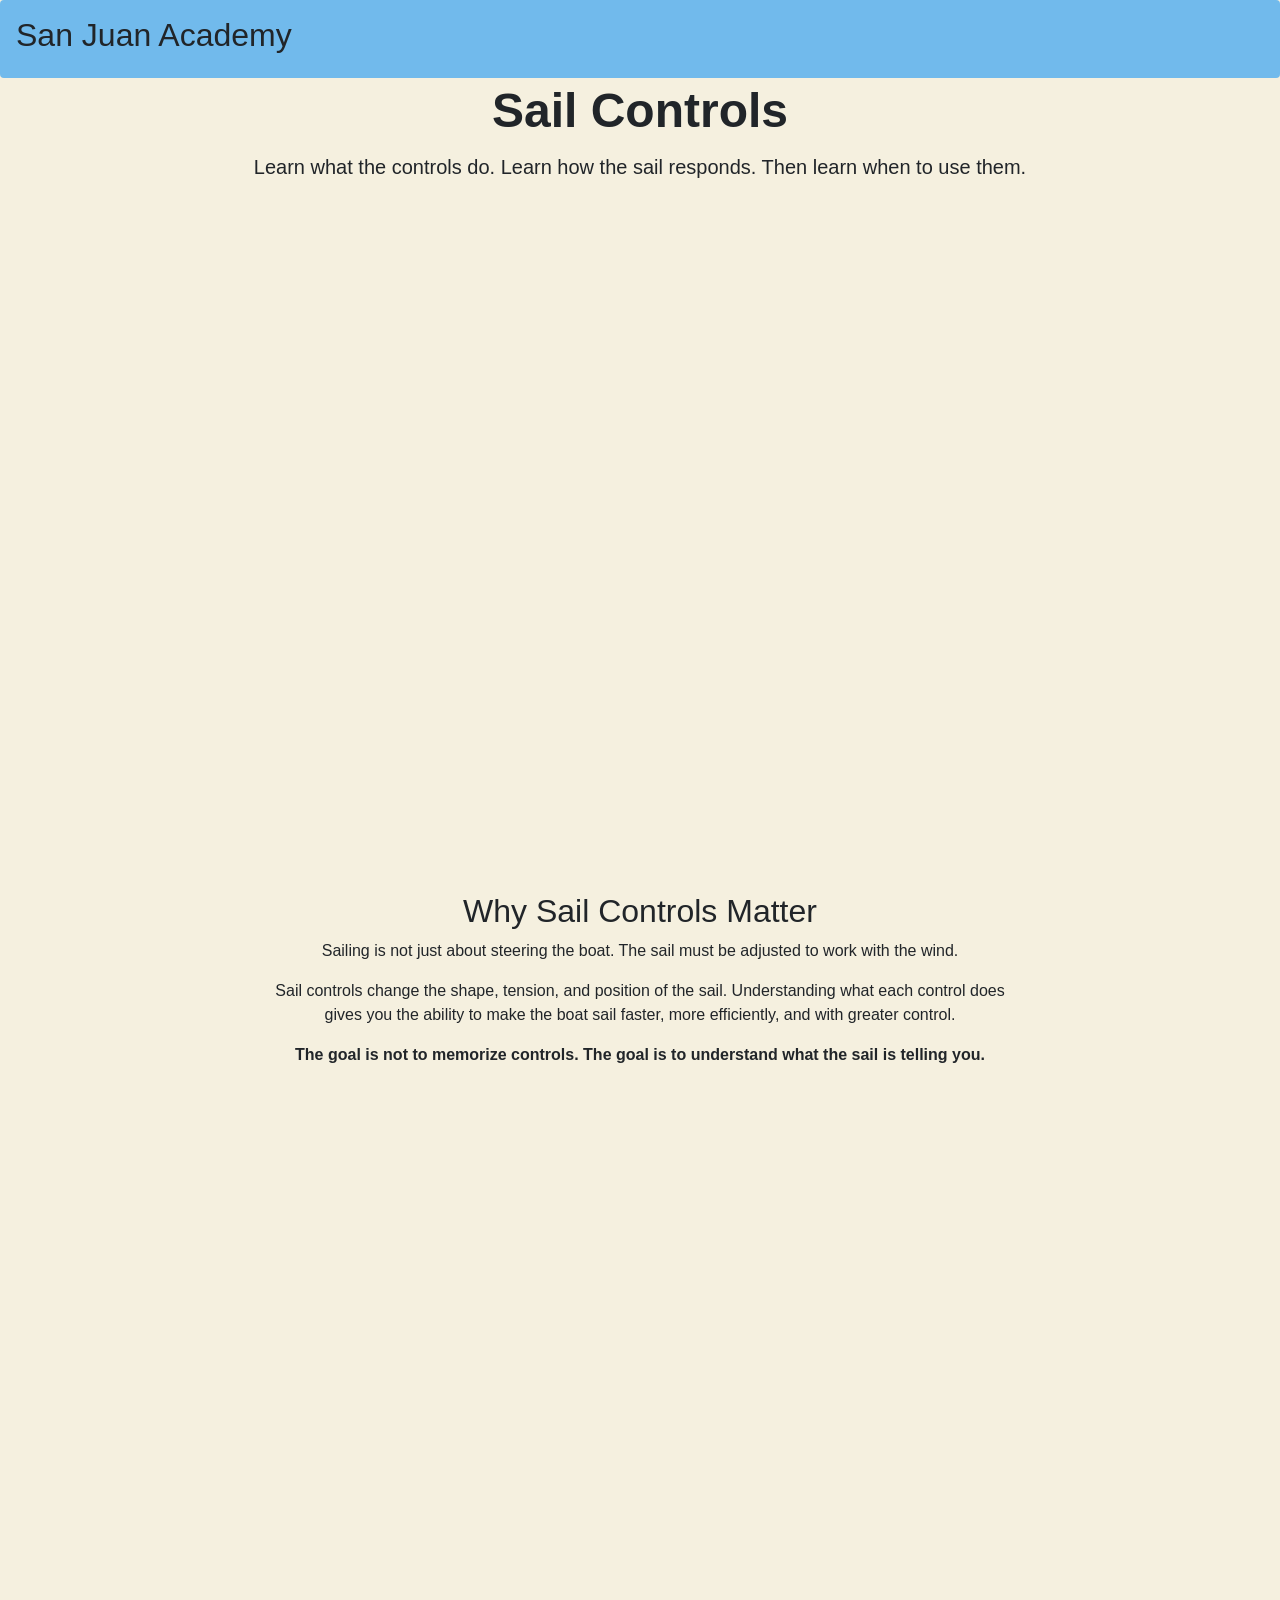
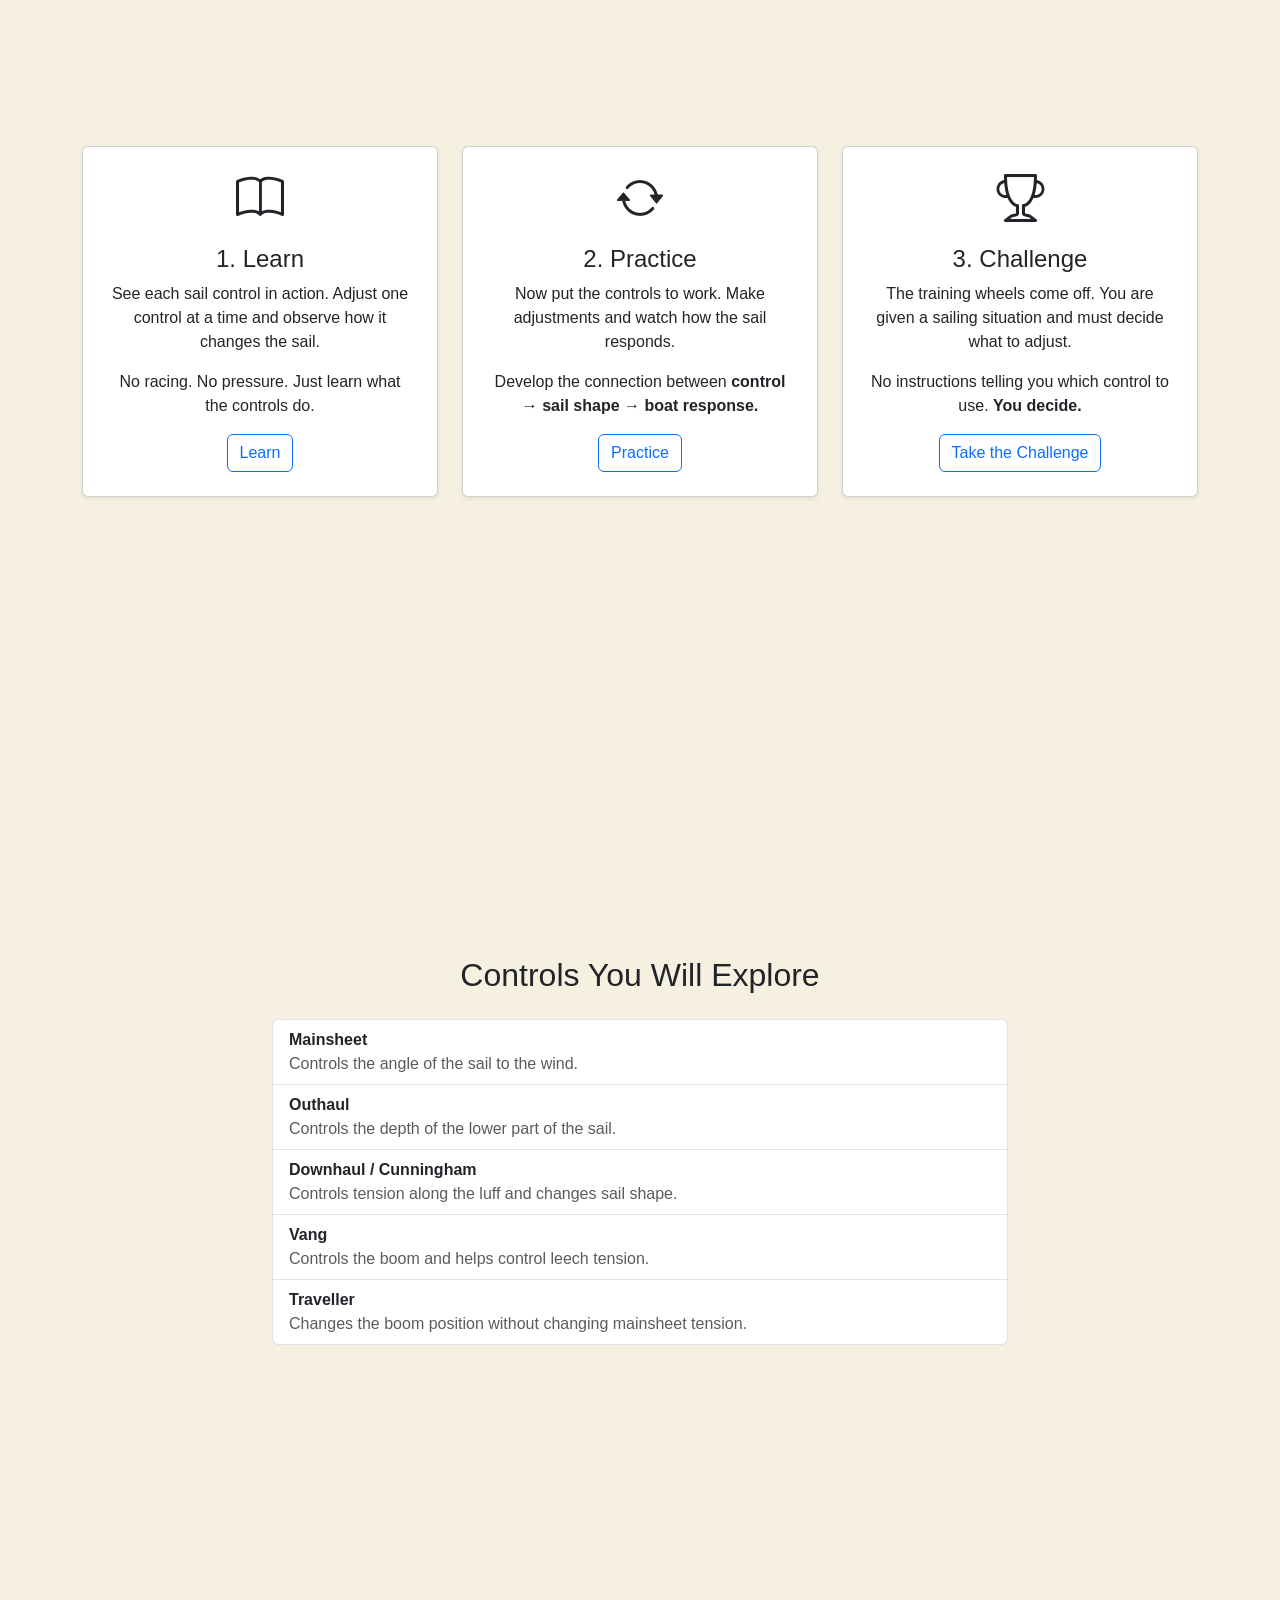
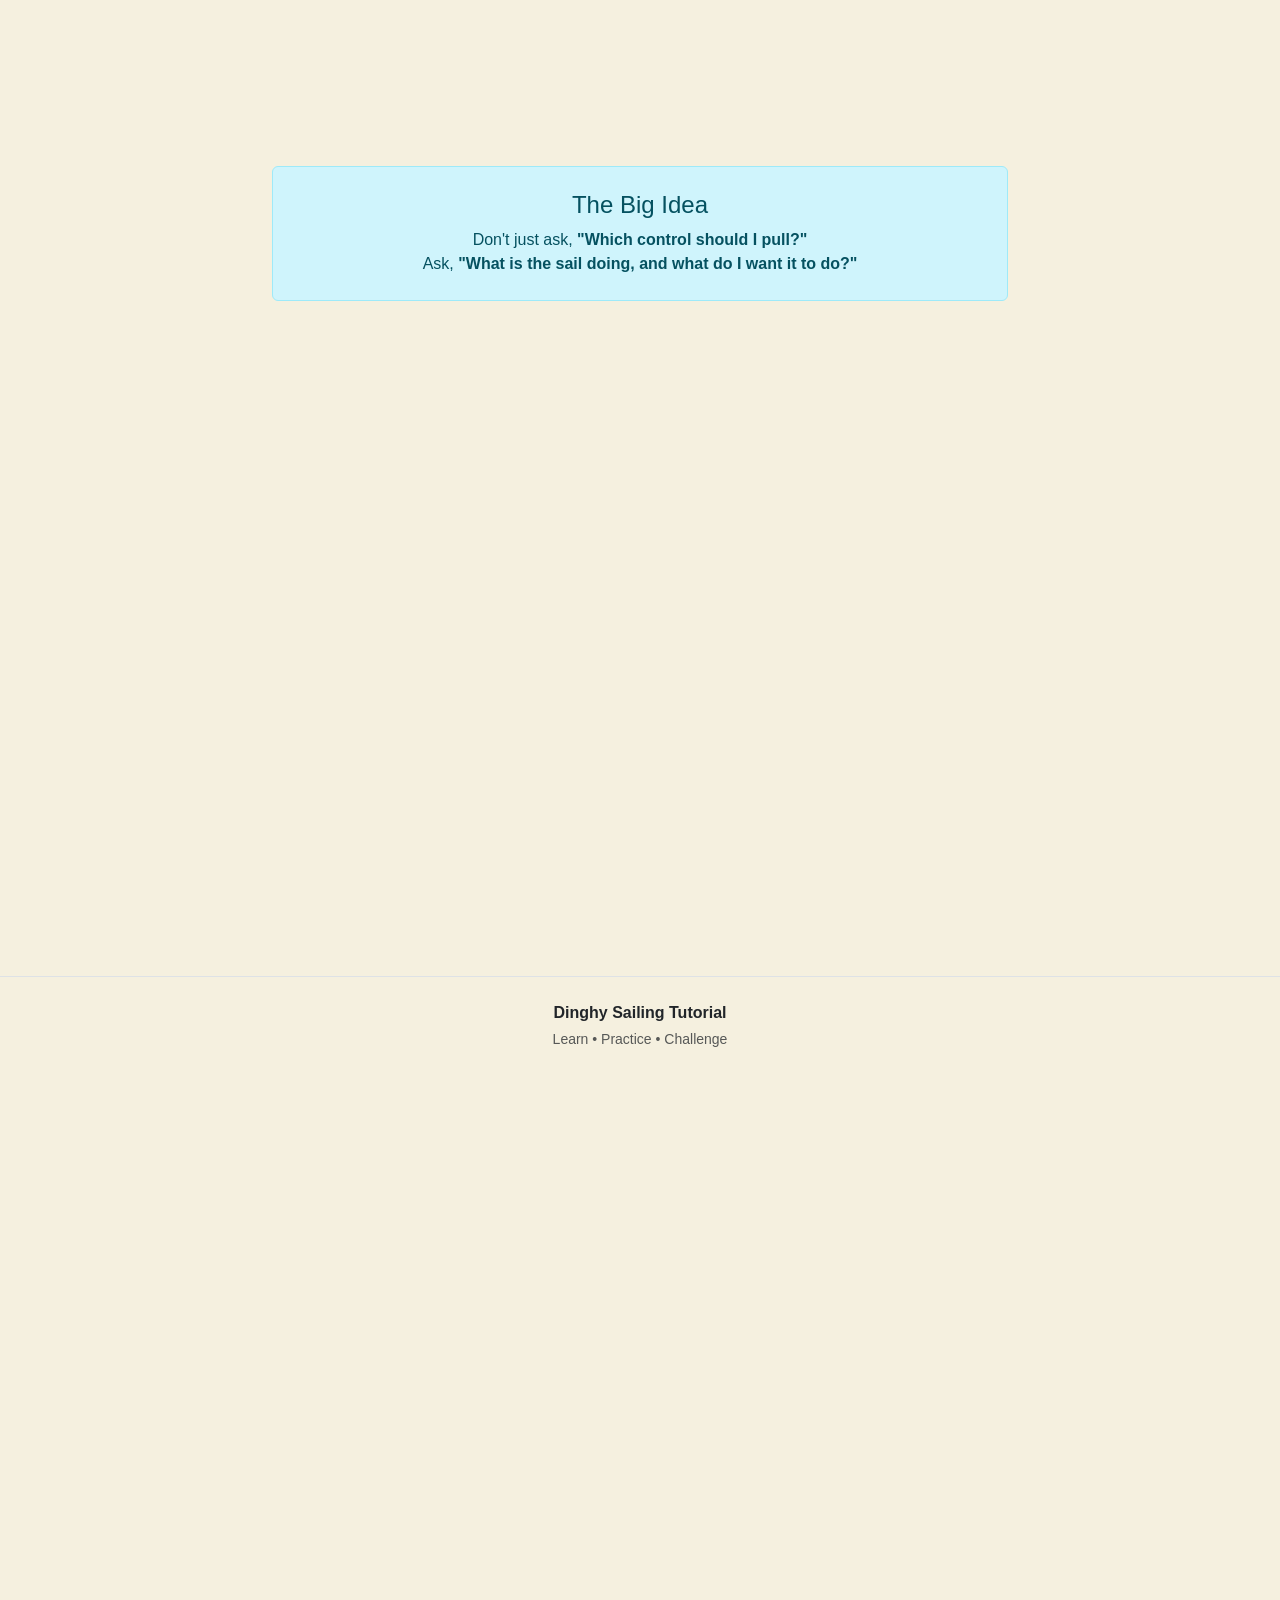
==== index.html @ 429a9101 "initial check-in" ====
<!DOCTYPE html>

<html lang="en">
<head>
  <meta charset="UTF-8">
  <meta name="viewport" content="width=device-width, initial-scale=1.0">

  <title>Sail Controls • Dinghy Sailing Tutorial</title>

<meta name="description" content="Learn, practice, and master dinghy sail controls. Understand what each control does, how it changes the sail, and when to use it.">

<!-- Bootstrap -->
<link href="https://cdn.jsdelivr.net/npm/bootstrap@5.3.7/dist/css/bootstrap.min.css" rel="stylesheet">

<!-- Bootstrap Icons -->
<link rel="stylesheet" href="https://cdn.jsdelivr.net/npm/bootstrap-icons@1.13.1/font/bootstrap-icons.min.css">

<!-- Google Font -->
<link href="https://fonts.googleapis.com/css2?family=Inter:wght@400;500;600;700&display=swap" rel="stylesheet">

    	<!-- 2. Your Personal Custom CSS Last (Overrides everything above safely) -->
  	<link rel="stylesheet" href="css/style.css">
    <link rel="apple-touch-icon" sizes="180x180" href="favicon/apple-touch-icon.png">
    <link rel="icon" type="image/png" sizes="32x32" href="favicon/favicon-32x32.png">
    <link rel="icon" type="image/png" sizes="16x16" href="favicon/favicon-16x16.png">
    <link rel="manifest" href="favicon/site.webmanifest">
</head>
</head>

<body>
    <div style="background-color: var(--nav-bg); color: var(--text-color); padding: 1rem; border-radius: 4px;">
        <h2>San Juan Academy</h2>
    </div>
  <!-- Hero -->

  <header class="container text-center py-1">
    <h1 class="display-5 fw-bold">
        Sail Controls
    </h1>
    <p class="lead mt-1">
    Learn what the controls do.
    Learn how the sail responds.
    Then learn when to use them.
  </header>

  <!-- Introduction -->
  <section class="container py-1">
    <div class="row justify-content-center">
        <div class="col-lg-8 text-center">
            <h2>Why Sail Controls Matter</h2>
            <p class="mt-1">
            Sailing is not just about steering the boat.
            The sail must be adjusted to work with the wind.
            </p>
            <p>
            Sail controls change the shape, tension, and position
            of the sail. Understanding what each control does gives
            you the ability to make the boat sail faster, more efficiently,
            and with greater control.
            </p>
            <p class="fw-semibold">
            The goal is not to memorize controls.
            The goal is to understand what the sail is telling you.
            </p>
        </div>
    </div>
  </section>

  <!-- Three stages -->
  <section class="container py-5">
    <div class="row g-4">
        <!-- Learn -->
        <div class="col-md-4">
            <div class="card h-100 text-center shadow-sm">
                <div class="card-body p-4">
                    <i class="bi bi-book display-5"></i>
                    <h3 class="h4 mt-3">
                    1. Learn
                    </h3>
                    <p>
                    See each sail control in action.
                    Adjust one control at a time and observe
                    how it changes the sail.
                    </p>
                    <p>
                    No racing. No pressure.
                    Just learn what the controls do.
                    </p>
                    <a href="learn.html"
                    class="btn btn-outline-primary">
                    Learn
                    </a>
                </div>
            </div>
        </div>
        <!-- Practice -->
        <div class="col-md-4">
            <div class="card h-100 text-center shadow-sm">
                <div class="card-body p-4">
                    <i class="bi bi-arrow-repeat display-5"></i>
                    <h3 class="h4 mt-3">
                    2. Practice
                    </h3>
                    <p>
                    Now put the controls to work.
                    Make adjustments and watch how the sail
                    responds.
                    </p>
                    <p>
                    Develop the connection between
                    <strong>control → sail shape → boat response.</strong>
                    </p>
                    <a href="practice.html"
                    class="btn btn-outline-primary">
                    Practice
                    </a>
                </div>
            </div>
        </div>
        <!-- Challenge -->
        <div class="col-md-4">
            <div class="card h-100 text-center shadow-sm">
                <div class="card-body p-4">
                    <i class="bi bi-trophy display-5"></i>
                    <h3 class="h4 mt-3">
                    3. Challenge
                    </h3>
                    <p>
                    The training wheels come off.
                    You are given a sailing situation and
                    must decide what to adjust.
                    </p>
                    <p>
                    No instructions telling you which control
                    to use. <strong>You decide.</strong>
                    </p>
                    <a href="challenge.html"
                    class="btn btn-outline-primary">
                    Take the Challenge
                    </a>
                </div>
            </div>
        </div>
    </div>
  </section>

  <!-- Controls -->
  <section class="container py-5">
    <div class="row justify-content-center">

    <div class="col-lg-8">

        <h2 class="text-center mb-4">
        Controls You Will Explore
        </h2>

        <div class="list-group">

        <div class="list-group-item">
            <strong>Mainsheet</strong>
            <span class="d-block text-body-secondary">
            Controls the angle of the sail to the wind.
            </span>
        </div>

        <div class="list-group-item">
            <strong>Outhaul</strong>
            <span class="d-block text-body-secondary">
            Controls the depth of the lower part of the sail.
            </span>
        </div>

        <div class="list-group-item">
            <strong>Downhaul / Cunningham</strong>
            <span class="d-block text-body-secondary">
            Controls tension along the luff and changes sail shape.
            </span>
        </div>

        <div class="list-group-item">
            <strong>Vang</strong>
            <span class="d-block text-body-secondary">
            Controls the boom and helps control leech tension.
            </span>
        </div>

        <div class="list-group-item">
            <strong>Traveller</strong>
            <span class="d-block text-body-secondary">
            Changes the boom position without changing mainsheet tension.
            </span>
        </div>

        </div>

    </div>

    </div>
  </section>

  <!-- Key idea -->
  <section class="container py-5">
    <div class="row justify-content-center">
        <div class="col-lg-8">
            <div class="alert alert-info text-center p-4">
                <h2 class="h4">
                    The Big Idea
                </h2>
                <p class="mb-0">
                    Don't just ask,
                    <strong>"Which control should I pull?"</strong>
                    <br>
                    Ask,
                    <strong>"What is the sail doing, and what do I want it to do?"</strong>
                </p>
            </div>
        </div>
    </div>
  </section>

  <!-- Footer -->
  <footer class="border-top mt-5 py-4">
    <div class="container text-center">

    <p class="mb-1">
        <strong>Dinghy Sailing Tutorial</strong>
    </p>

    <small class="text-body-secondary">
        Learn • Practice • Challenge
    </small>

    </div>
  </footer>
  <script src="https://cdn.jsdelivr.net/npm/bootstrap@5.3.7/dist/js/bootstrap.bundle.min.js">
  </script>
</body>
</html>
---- css/style.css ----
/* 1. Define your 5 colors */
:root {
  --bg-color: rgb(245 240 223);       /* 1. Soft Sand (Main Light Background) */
  --text-color: rgb(33 37 41);         /* 2. Charcoal Black (Main Text for clear reading) */
  --primary-color: rgb(21 101 161);    /* 3. Deep Sea Blue (Buttons) */
  --nav-bg: rgb(113 186 236);          /* 4. Light Clear Sky Blue (Navbar Background) */
  --footer-bg: rgb(229 217 186);       /* 5. Sandy Beach Beige (Footer Background) */
}

/* 2. Assign them to your HTML structures */
body {
  background-color: var(--bg-color) !important;
  color: var(--text-color) !important;
  margin: 0;
  font-family: -apple-system, BlinkMacSystemFont, "Segoe UI", Roboto, sans-serif;
}









/* ==========================================
   3. Layout Container 
   ========================================== */
.container {
  display: flex;
  flex-direction: column;
  height: 90dvh;   /*ggala adjust to fit the whole page */
}

  /* 1. Make the input pane a flex container that fills the height */
#input-pane {
  display: flex;
  flex-direction: column;
  height: 100%; /* Or 100vh depending on your container setup */
}


/* 2. Hide inactive sections, but make the active section fill ALL available space */
.input-section {
  display: none; 
}

.input-section.active {
  display: flex;
  flex-direction: column;
  flex: 1; /* 💡 This forces the active section to stretch and fill the whole #input-pane */
  height: 100%;
}

/* 3. Make the rows stretch evenly from top to bottom */
.input-section.active .control-row,
.input-section.active .control-column {
  display: flex;
  flex: 1; /* 💡 This splits the vertical space evenly among rows/columns */
  gap: 8px; /* Adds space between buttons */
  margin-bottom: 8px;
}

/* 4. Make the buttons expand to fill the width and height of their row */
.control-button {
  flex: 1; /* 💡 This forces buttons to stretch horizontally to fill the row */
  width: 100%;
  height: 100%; /* Forces buttons to stretch vertically */
  font-size: 1.1rem; /* Optional: makes text easier to read on big buttons */
}


/* ==========================================
   4. Individual Panel Blocks
   ========================================== */
#windControl, 
#pointOfSailControl, 
#map, 
#input-pane {
  background: #ffffff;
  padding: 8px; /* Reduced box interior padding */
  border-radius: 6px;
  box-shadow: 0 1px 3px rgba(0, 0, 0, 0.05);
  box-sizing: border-box;
}

/* Map specific styling */
#map {
  background-color: #e5e9f0;
  border: 1px dashed #ccd4e0;
  height: 1000px;
}

/* ==========================================
   5. Form Elements & Radio Buttons
   ========================================== */
label {
  display: block;
  margin-bottom: 4px; /* Snug spacing between options */
  cursor: pointer;
  font-size: 0.88rem;
}

input[type="radio"] {
  margin-right: 4px;
  vertical-align: middle;
}

/* ==========================================
   5. Input Pane / Active Section
   ========================================== */
#input-pane {
  display: flex;
  flex-direction: column;
  padding: 4px; /* Minimal padding around controls */
}

/* Hide inactive sections */
.input-section:not(.active) {
  display: none !important;
}

/* Active section matches its exact text/button height */
.input-section.active {
  display: flex;
  flex-direction: column;
  width: 100%;
  gap: 4px; /* Close spacing between button rows */
  box-sizing: border-box;
}

/* Row-based buttons alignment */
.control-row {
  display: flex;
  gap: 4px; /* Minimal gap side-by-side */
}

/* Column-based buttons alignment */
.control-column {
  display: flex;
  flex-direction: column;
  gap: 4px; /* Minimal gap stacked */
}

/* Modern, dense dashboard buttons */
.control-button {
  flex: 1;
  padding: 5px 8px; /* Smaller, tight padding inside buttons */
  font-size: 0.85rem; /* Readable but small font */
  font-weight: 500;
  color: #4a5568;
  background-color: #ffffff;
  border: 1px solid #cbd5e1;
  border-radius: 4px;
  cursor: pointer;
  transition: all 0.15s ease;
  white-space: nowrap;
}

.control-button:hover {
  background-color: #edf2f7;
}
/* ==========================================
   INPUT PANE & ACTIVE SECTIONS
   ========================================== */
#input-pane {
  display: flex;
  flex-direction: column;
  padding: 4px;
}

/* Hide inactive sections */
.input-section:not(.active) {
  display: none !important;
}

/* Active control layout */
.input-section.active {
  display: flex;
  flex-direction: column;
  width: 100%;
  gap: 4px;
  box-sizing: border-box;
}

.control-row {
  display: flex;
  gap: 4px;
}

.control-column {
  display: flex;
  flex-direction: column;
  gap: 4px;
}

/* Base button style (Unclicked) */
.control-button {
  flex: 1;
  padding: 5px 8px;
  font-size: 0.85rem;
  font-weight: 500;
  color: #4a5568;
  background-color: #ffffff;
  border: 1px solid #cbd5e1;
  border-radius: 4px;
  cursor: pointer;
  transition: all 0.1s ease;
  white-space: nowrap;
}

/* Hover state (Only changes background slightly on mouseover) */
.control-button:hover {
  background-color: #edf2f7;
}

/* =========================================================
   🎯 THE FIX: THE HIGHLIGHT RULE FOR THE CURRENT SETTING
   ========================================================= */
/* Change '.selected' to match whatever class name your JS uses */
.control-button.selected,
.control-button.active-setting { 
  background-color: #3182ce !important; /* Vivid Sea Blue */
  color: #ffffff !important;            /* High-contrast White Text */
  border-color: #2b6cb0 !important;      /* Darker Blue Border */
  font-weight: bold !important;
}

#pointOfSailControl .point-of-sail-options {
    display: flex;
    flex-wrap: wrap;
    gap: 8px 12px;
    align-items: center;
}

#pointOfSailControl label {
    white-space: nowrap;
}

  #startExamBtn {
    position: absolute;
    bottom: 30px;       /* lower center */
    left: 50%;
    transform: translateX(-50%);
    z-index: 1000;
    background: #007acc;
    color: #fff;
    border: none;
    padding: 16px 32px;
    font-size: 1.2rem;
    font-weight: bold;
    border-radius: 8px;
    cursor: pointer;
  }
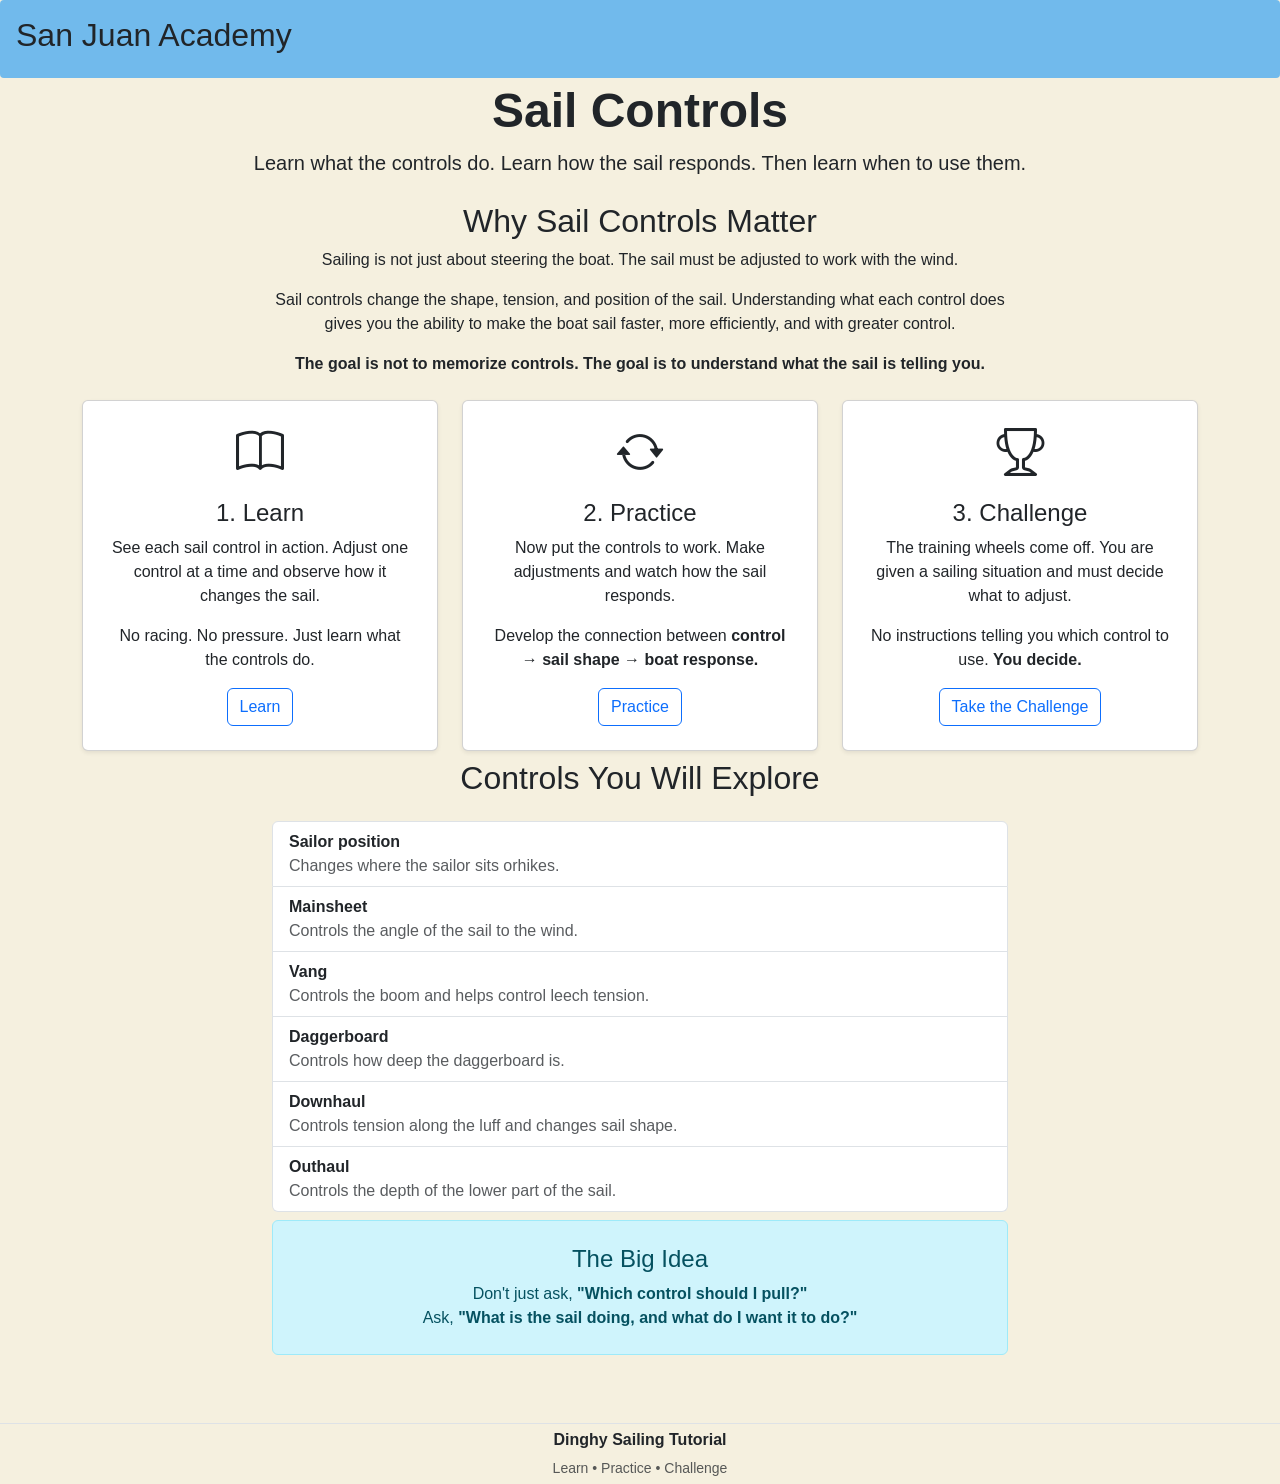
==== commit 032a9353: "more code enhancements" ====
--- a/index.html
+++ b/index.html
@@ -25,7 +25,7 @@
     <link rel="icon" type="image/png" sizes="16x16" href="favicon/favicon-16x16.png">
     <link rel="manifest" href="favicon/site.webmanifest">
 </head>
-</head>
+
 
 <body>
     <div style="background-color: var(--nav-bg); color: var(--text-color); padding: 1rem; border-radius: 4px;">
@@ -41,6 +41,7 @@
     Learn what the controls do.
     Learn how the sail responds.
     Then learn when to use them.
+    </p>
   </header>
 
   <!-- Introduction -->
@@ -67,7 +68,7 @@
   </section>
 
   <!-- Three stages -->
-  <section class="container py-5">
+  <section class="container py-1">
     <div class="row g-4">
         <!-- Learn -->
         <div class="col-md-4">
@@ -145,7 +146,7 @@
   </section>
 
   <!-- Controls -->
-  <section class="container py-5">
+  <section class="container py-1">
     <div class="row justify-content-center">
 
     <div class="col-lg-8">
@@ -153,44 +154,43 @@
         <h2 class="text-center mb-4">
         Controls You Will Explore
         </h2>
-
         <div class="list-group">
-
-        <div class="list-group-item">
-            <strong>Mainsheet</strong>
-            <span class="d-block text-body-secondary">
-            Controls the angle of the sail to the wind.
-            </span>
-        </div>
-
-        <div class="list-group-item">
-            <strong>Outhaul</strong>
-            <span class="d-block text-body-secondary">
-            Controls the depth of the lower part of the sail.
-            </span>
-        </div>
-
-        <div class="list-group-item">
-            <strong>Downhaul / Cunningham</strong>
-            <span class="d-block text-body-secondary">
-            Controls tension along the luff and changes sail shape.
-            </span>
-        </div>
-
-        <div class="list-group-item">
-            <strong>Vang</strong>
-            <span class="d-block text-body-secondary">
-            Controls the boom and helps control leech tension.
-            </span>
-        </div>
-
-        <div class="list-group-item">
-            <strong>Traveller</strong>
-            <span class="d-block text-body-secondary">
-            Changes the boom position without changing mainsheet tension.
-            </span>
-        </div>
-
+            <div class="list-group-item">
+                <strong>Sailor position</strong>
+                <span class="d-block text-body-secondary">
+                    Changes where the sailor sits orhikes.
+                </span>
+            </div>
+            <div class="list-group-item">
+                <strong>Mainsheet</strong>
+                <span class="d-block text-body-secondary">
+                Controls the angle of the sail to the wind.
+                </span>
+            </div>
+            <div class="list-group-item">
+                <strong>Vang</strong>
+                <span class="d-block text-body-secondary">
+                Controls the boom and helps control leech tension.
+                </span>
+            </div>
+            <div class="list-group-item">
+                <strong>Daggerboard</strong>
+                <span class="d-block text-body-secondary">
+                Controls how deep the daggerboard is.
+                </span>
+            </div>
+            <div class="list-group-item">
+                <strong>Downhaul</strong>
+                <span class="d-block text-body-secondary">
+                Controls tension along the luff and changes sail shape.
+                </span>
+            </div>
+            <div class="list-group-item">
+                <strong>Outhaul</strong>
+                <span class="d-block text-body-secondary">
+                Controls the depth of the lower part of the sail.
+                </span>
+            </div>
         </div>
 
     </div>
@@ -199,7 +199,7 @@
   </section>
 
   <!-- Key idea -->
-  <section class="container py-5">
+  <section class="container py-1">
     <div class="row justify-content-center">
         <div class="col-lg-8">
             <div class="alert alert-info text-center p-4">
@@ -219,7 +219,7 @@
   </section>
 
   <!-- Footer -->
-  <footer class="border-top mt-5 py-4">
+  <footer class="border-top mt-5 py-1">
     <div class="container text-center">
 
     <p class="mb-1">
--- a/css/style.css
+++ b/css/style.css
@@ -22,15 +22,6 @@
 
 
 
-
-/* ==========================================
-   3. Layout Container 
-   ========================================== */
-.container {
-  display: flex;
-  flex-direction: column;
-  height: 90dvh;   /*ggala adjust to fit the whole page */
-}
 
   /* 1. Make the input pane a flex container that fills the height */
 #input-pane {
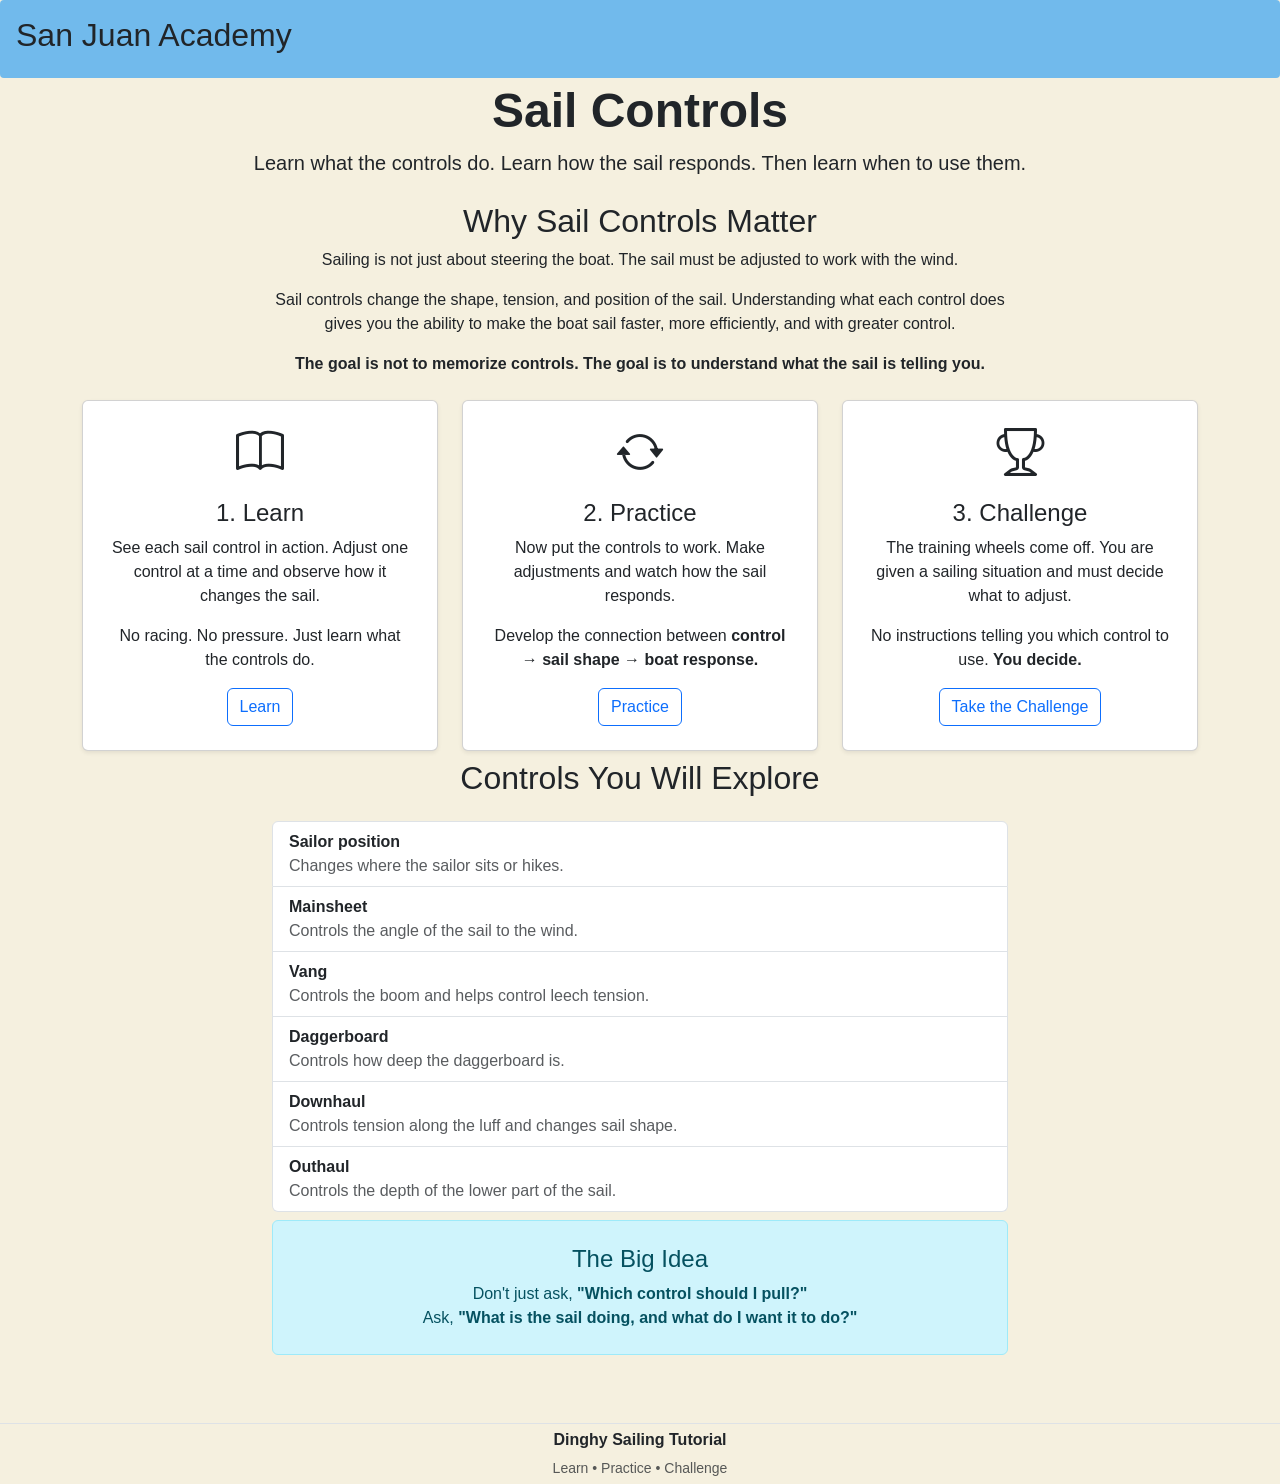
==== commit 09111550: "spelling" ====
--- a/index.html
+++ b/index.html
@@ -5,7 +5,7 @@
   <meta charset="UTF-8">
   <meta name="viewport" content="width=device-width, initial-scale=1.0">
 
-  <title>Sail Controls • Dinghy Sailing Tutorial</title>
+  <title>Sail Controls | San Juan Academy</title>
 
 <meta name="description" content="Learn, practice, and master dinghy sail controls. Understand what each control does, how it changes the sail, and when to use it.">
 
@@ -158,7 +158,7 @@
             <div class="list-group-item">
                 <strong>Sailor position</strong>
                 <span class="d-block text-body-secondary">
-                    Changes where the sailor sits orhikes.
+                    Changes where the sailor sits or hikes.
                 </span>
             </div>
             <div class="list-group-item">
@@ -221,15 +221,12 @@
   <!-- Footer -->
   <footer class="border-top mt-5 py-1">
     <div class="container text-center">
-
     <p class="mb-1">
         <strong>Dinghy Sailing Tutorial</strong>
     </p>
-
     <small class="text-body-secondary">
         Learn • Practice • Challenge
     </small>
-
     </div>
   </footer>
   <script src="https://cdn.jsdelivr.net/npm/bootstrap@5.3.7/dist/js/bootstrap.bundle.min.js">
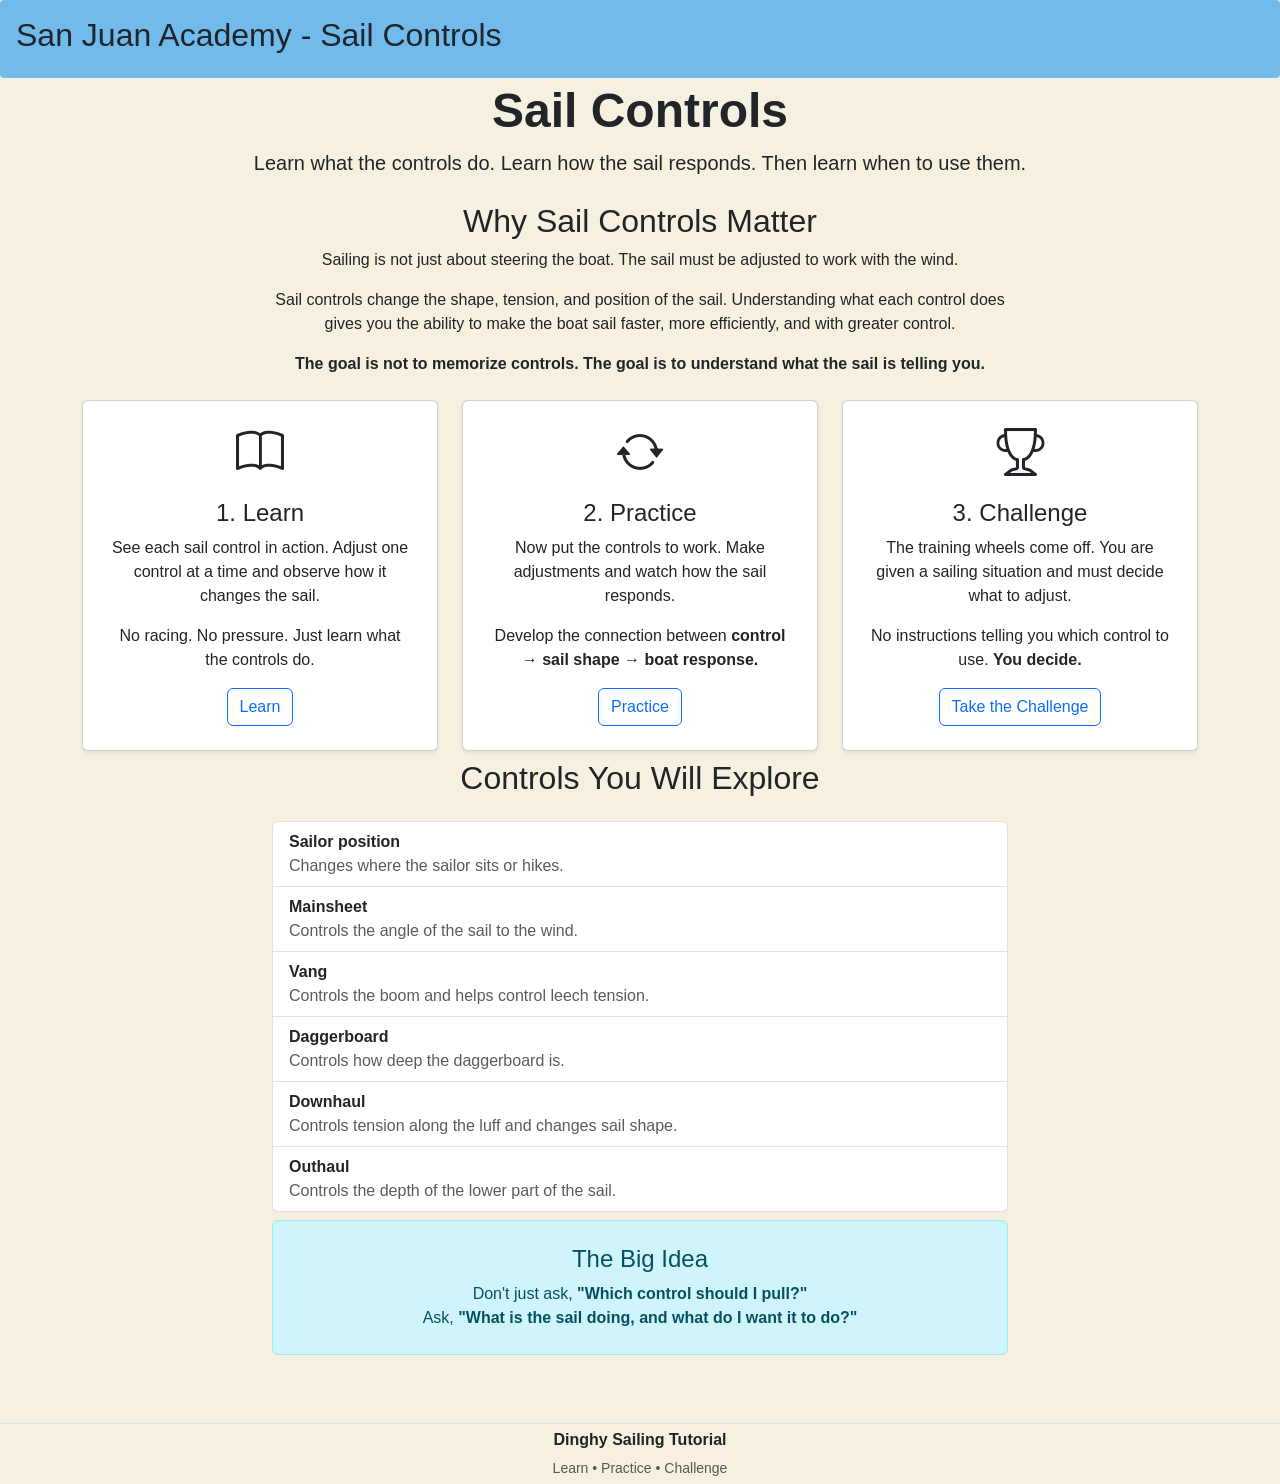
==== commit 290b3d93: "fixed the  Title Nav and footer" ====
--- a/index.html
+++ b/index.html
@@ -29,7 +29,7 @@
 
 <body>
     <div style="background-color: var(--nav-bg); color: var(--text-color); padding: 1rem; border-radius: 4px;">
-        <h2>San Juan Academy</h2>
+        <h2>San Juan Academy - Sail Controls</h2>
     </div>
   <!-- Hero -->
 
--- a/css/style.css
+++ b/css/style.css
@@ -1,171 +1,84 @@
-/* 1. Define your 5 colors */
+/* =========================================================
+   SAN JUAN ACADEMY — EXAMINER
+   Cleaned and consolidated stylesheet
+   ========================================================= */
+
+
+/* =========================================================
+   1. COLOR PALETTE
+   ========================================================= */
+
 :root {
-  --bg-color: rgb(245 240 223);       /* 1. Soft Sand (Main Light Background) */
-  --text-color: rgb(33 37 41);         /* 2. Charcoal Black (Main Text for clear reading) */
-  --primary-color: rgb(21 101 161);    /* 3. Deep Sea Blue (Buttons) */
-  --nav-bg: rgb(113 186 236);          /* 4. Light Clear Sky Blue (Navbar Background) */
-  --footer-bg: rgb(229 217 186);       /* 5. Sandy Beach Beige (Footer Background) */
-}
-
-/* 2. Assign them to your HTML structures */
+  --bg-color: rgb(245 240 223);       /* Soft Sand */
+  --text-color: rgb(33 37 41);        /* Charcoal Black */
+  --primary-color: rgb(21 101 161);   /* Deep Sea Blue */
+  --nav-bg: rgb(113 186 236);         /* Light Sky Blue */
+  --footer-bg: rgb(229 217 186);      /* Sandy Beach Beige */
+}
+
+
+/* =========================================================
+   2. PAGE
+   ========================================================= */
+
 body {
+  margin: 0;
   background-color: var(--bg-color) !important;
   color: var(--text-color) !important;
-  margin: 0;
-  font-family: -apple-system, BlinkMacSystemFont, "Segoe UI", Roboto, sans-serif;
-}
-
-
-
-
-
-
-
-
-
-  /* 1. Make the input pane a flex container that fills the height */
-#input-pane {
-  display: flex;
-  flex-direction: column;
-  height: 100%; /* Or 100vh depending on your container setup */
-}
-
-
-/* 2. Hide inactive sections, but make the active section fill ALL available space */
-.input-section {
-  display: none; 
-}
-
-.input-section.active {
-  display: flex;
-  flex-direction: column;
-  flex: 1; /* 💡 This forces the active section to stretch and fill the whole #input-pane */
-  height: 100%;
-}
-
-/* 3. Make the rows stretch evenly from top to bottom */
-.input-section.active .control-row,
-.input-section.active .control-column {
-  display: flex;
-  flex: 1; /* 💡 This splits the vertical space evenly among rows/columns */
-  gap: 8px; /* Adds space between buttons */
-  margin-bottom: 8px;
-}
-
-/* 4. Make the buttons expand to fill the width and height of their row */
-.control-button {
-  flex: 1; /* 💡 This forces buttons to stretch horizontally to fill the row */
-  width: 100%;
-  height: 100%; /* Forces buttons to stretch vertically */
-  font-size: 1.1rem; /* Optional: makes text easier to read on big buttons */
-}
-
-
-/* ==========================================
-   4. Individual Panel Blocks
-   ========================================== */
-#windControl, 
-#pointOfSailControl, 
-#map, 
+  font-family: -apple-system, BlinkMacSystemFont, "Segoe UI",
+               Roboto, sans-serif;
+}
+
+
+/* =========================================================
+   3. SIMULATOR PANELS
+   ========================================================= */
+
+#windControl,
+#pointOfSailControl,
+#map,
 #input-pane {
   background: #ffffff;
-  padding: 8px; /* Reduced box interior padding */
+  padding: 8px;
   border-radius: 6px;
   box-shadow: 0 1px 3px rgba(0, 0, 0, 0.05);
   box-sizing: border-box;
 }
 
-/* Map specific styling */
+
+/* =========================================================
+   4. MAP
+   ========================================================= */
+
 #map {
   background-color: #e5e9f0;
   border: 1px dashed #ccd4e0;
-  height: 1000px;
-}
-
-/* ==========================================
-   5. Form Elements & Radio Buttons
-   ========================================== */
-label {
-  display: block;
-  margin-bottom: 4px; /* Snug spacing between options */
-  cursor: pointer;
-  font-size: 0.88rem;
-}
-
-input[type="radio"] {
-  margin-right: 4px;
-  vertical-align: middle;
-}
-
-/* ==========================================
-   5. Input Pane / Active Section
-   ========================================== */
+  height: 700px;
+}
+
+
+/* =========================================================
+   5. INPUT PANE
+   ========================================================= */
+
 #input-pane {
   display: flex;
   flex-direction: column;
-  padding: 4px; /* Minimal padding around controls */
-}
-
-/* Hide inactive sections */
+  padding: 4px;
+}
+
+
+/* =========================================================
+   6. CONTROL SECTIONS
+   ========================================================= */
+
+/* Hidden controls */
 .input-section:not(.active) {
   display: none !important;
 }
 
-/* Active section matches its exact text/button height */
-.input-section.active {
-  display: flex;
-  flex-direction: column;
-  width: 100%;
-  gap: 4px; /* Close spacing between button rows */
-  box-sizing: border-box;
-}
-
-/* Row-based buttons alignment */
-.control-row {
-  display: flex;
-  gap: 4px; /* Minimal gap side-by-side */
-}
-
-/* Column-based buttons alignment */
-.control-column {
-  display: flex;
-  flex-direction: column;
-  gap: 4px; /* Minimal gap stacked */
-}
-
-/* Modern, dense dashboard buttons */
-.control-button {
-  flex: 1;
-  padding: 5px 8px; /* Smaller, tight padding inside buttons */
-  font-size: 0.85rem; /* Readable but small font */
-  font-weight: 500;
-  color: #4a5568;
-  background-color: #ffffff;
-  border: 1px solid #cbd5e1;
-  border-radius: 4px;
-  cursor: pointer;
-  transition: all 0.15s ease;
-  white-space: nowrap;
-}
-
-.control-button:hover {
-  background-color: #edf2f7;
-}
-/* ==========================================
-   INPUT PANE & ACTIVE SECTIONS
-   ========================================== */
-#input-pane {
-  display: flex;
-  flex-direction: column;
-  padding: 4px;
-}
-
-/* Hide inactive sections */
-.input-section:not(.active) {
-  display: none !important;
-}
-
-/* Active control layout */
+
+/* Active control */
 .input-section.active {
   display: flex;
   flex-direction: column;
@@ -174,6 +87,11 @@
   box-sizing: border-box;
 }
 
+
+/* =========================================================
+   7. CONTROL ROWS AND COLUMNS
+   ========================================================= */
+
 .control-row {
   display: flex;
   gap: 4px;
@@ -185,61 +103,119 @@
   gap: 4px;
 }
 
-/* Base button style (Unclicked) */
+
+/* Active section rows/columns expand when needed */
+.input-section.active .control-row,
+.input-section.active .control-column {
+  flex: 1;
+}
+
+
+/* =========================================================
+   8. CONTROL BUTTONS
+   ========================================================= */
+
 .control-button {
   flex: 1;
+  width: 100%;
+  height: 100%;
   padding: 5px 8px;
+
   font-size: 0.85rem;
   font-weight: 500;
   color: #4a5568;
+
   background-color: #ffffff;
   border: 1px solid #cbd5e1;
   border-radius: 4px;
+
   cursor: pointer;
   transition: all 0.1s ease;
   white-space: nowrap;
 }
 
-/* Hover state (Only changes background slightly on mouseover) */
+
+/* Hover */
 .control-button:hover {
   background-color: #edf2f7;
 }
 
-/* =========================================================
-   🎯 THE FIX: THE HIGHLIGHT RULE FOR THE CURRENT SETTING
-   ========================================================= */
-/* Change '.selected' to match whatever class name your JS uses */
+
+/* Selected control */
 .control-button.selected,
-.control-button.active-setting { 
-  background-color: #3182ce !important; /* Vivid Sea Blue */
-  color: #ffffff !important;            /* High-contrast White Text */
-  border-color: #2b6cb0 !important;      /* Darker Blue Border */
+.control-button.active-setting {
+  background-color: #3182ce !important;
+  color: #ffffff !important;
+  border-color: #2b6cb0 !important;
   font-weight: bold !important;
 }
 
+
+/* =========================================================
+   9. RADIO BUTTONS
+   ========================================================= */
+
+label {
+  display: block;
+  margin-bottom: 4px;
+  cursor: pointer;
+  font-size: 0.88rem;
+}
+
+input[type="radio"] {
+  margin-right: 4px;
+  vertical-align: middle;
+}
+
+
+/* =========================================================
+   10. CONTROL SELECTOR
+   ========================================================= */
+
+.controlSelector {
+  display: flex;
+  gap: 12px;
+  align-items: center;
+}
+
+
+/* =========================================================
+   11. POINT OF SAIL OPTIONS
+   ========================================================= */
+
 #pointOfSailControl .point-of-sail-options {
-    display: flex;
-    flex-wrap: wrap;
-    gap: 8px 12px;
-    align-items: center;
+  display: flex;
+  flex-wrap: wrap;
+  gap: 8px 12px;
+  align-items: center;
 }
 
 #pointOfSailControl label {
-    white-space: nowrap;
-}
-
-  #startExamBtn {
-    position: absolute;
-    bottom: 30px;       /* lower center */
-    left: 50%;
-    transform: translateX(-50%);
-    z-index: 1000;
-    background: #007acc;
-    color: #fff;
-    border: none;
-    padding: 16px 32px;
-    font-size: 1.2rem;
-    font-weight: bold;
-    border-radius: 8px;
-    cursor: pointer;
-  }+  white-space: nowrap;
+}
+
+
+/* =========================================================
+   12. START EXAM BUTTON
+   ========================================================= */
+
+#startExamBtn {
+  position: absolute;
+  bottom: 30px;
+  left: 50%;
+  transform: translateX(-50%);
+
+  z-index: 1000;
+
+  background: #007acc;
+  color: #ffffff;
+
+  border: none;
+  padding: 16px 32px;
+
+  font-size: 1.2rem;
+  font-weight: bold;
+
+  border-radius: 8px;
+  cursor: pointer;
+}
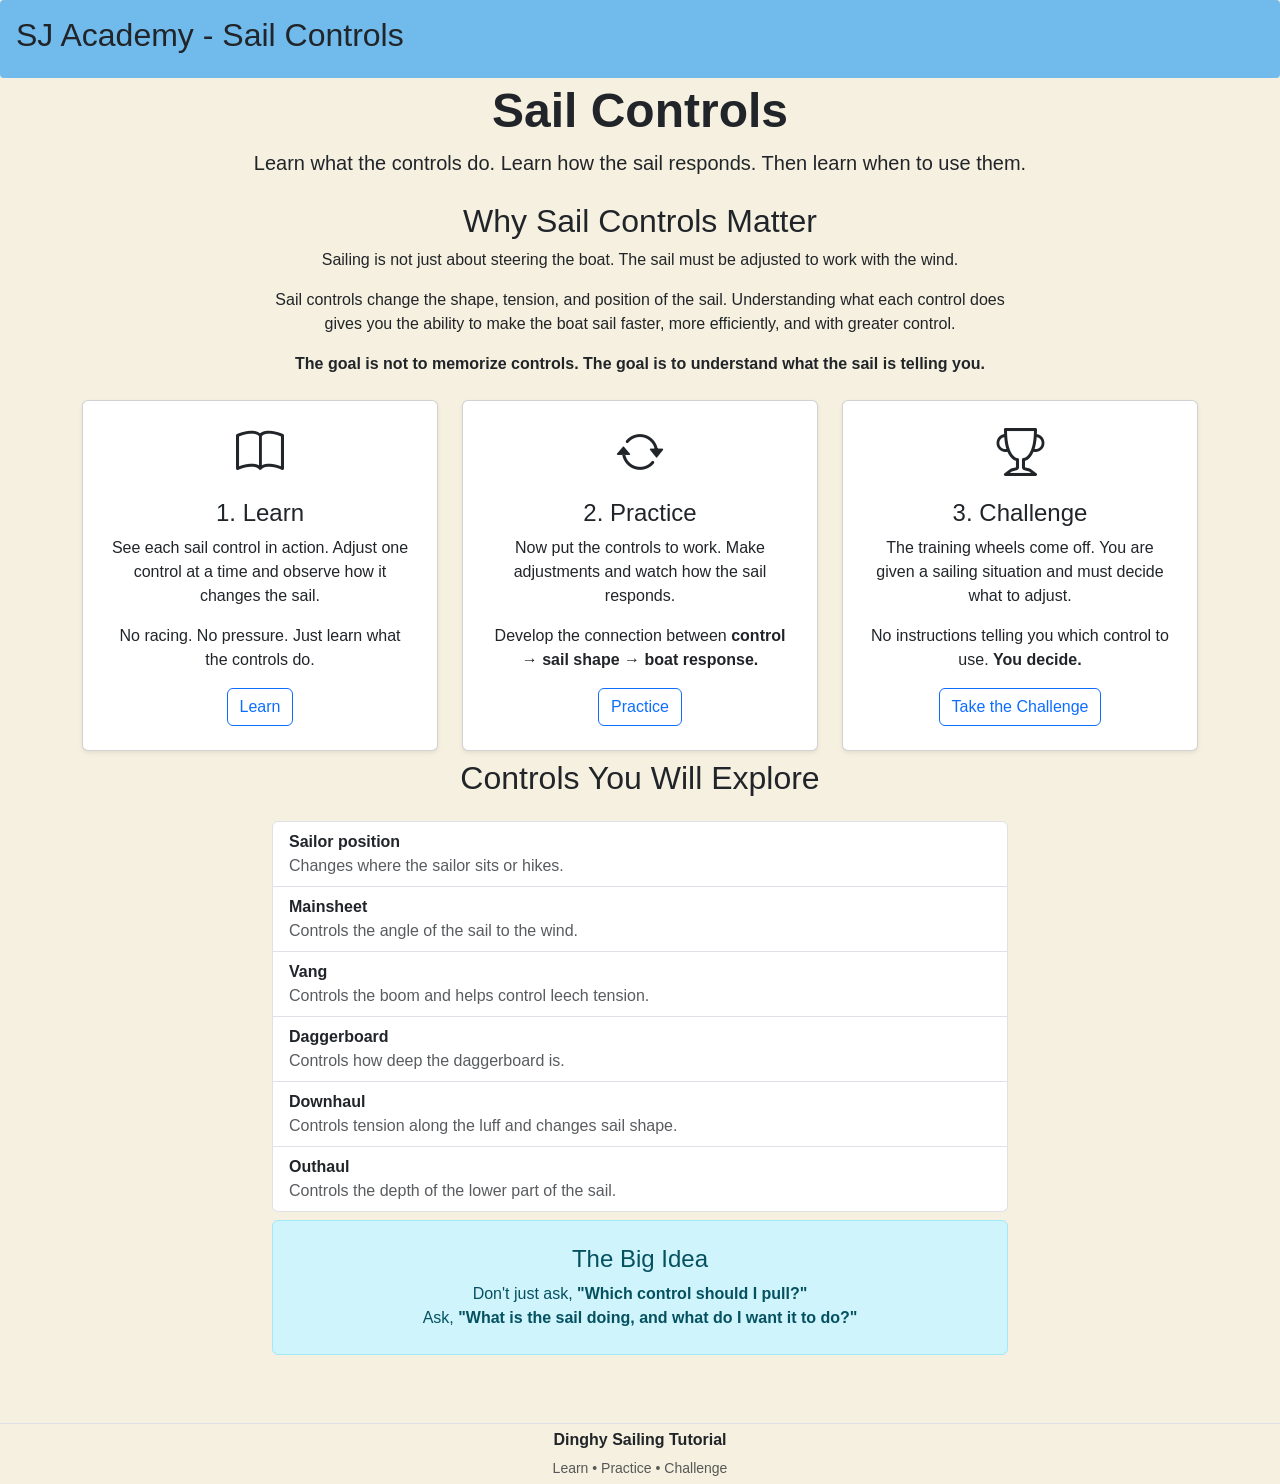
==== commit 27f31ad2: "fixed the title bar" ====
--- a/index.html
+++ b/index.html
@@ -29,7 +29,7 @@
 
 <body>
     <div style="background-color: var(--nav-bg); color: var(--text-color); padding: 1rem; border-radius: 4px;">
-        <h2>San Juan Academy - Sail Controls</h2>
+        <h2>SJ Academy - Sail Controls</h2>
     </div>
   <!-- Hero -->
 
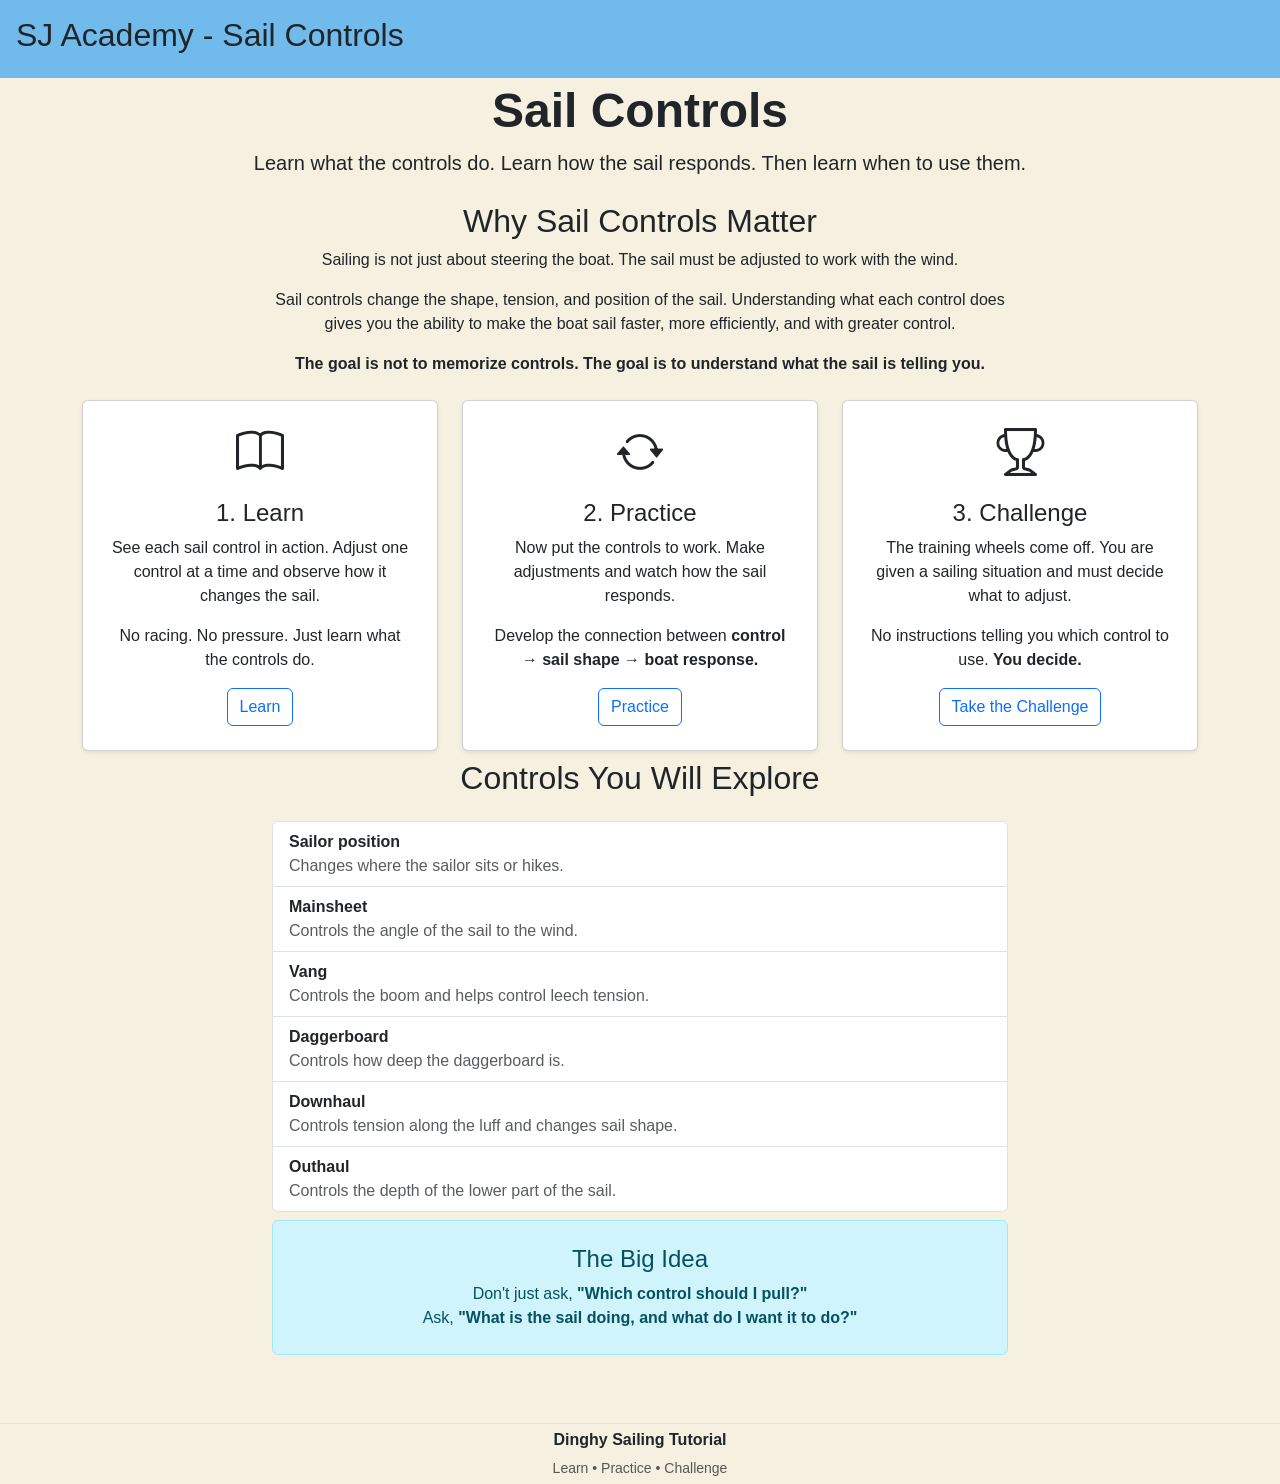
==== commit d6a8f66d: "fixed the nav" ====
--- a/index.html
+++ b/index.html
@@ -28,7 +28,7 @@
 
 
 <body>
-    <div style="background-color: var(--nav-bg); color: var(--text-color); padding: 1rem; border-radius: 4px;">
+    <div style="background-color: var(--nav-bg); color: var(--text-color); padding: 1rem;">
         <h2>SJ Academy - Sail Controls</h2>
     </div>
   <!-- Hero -->
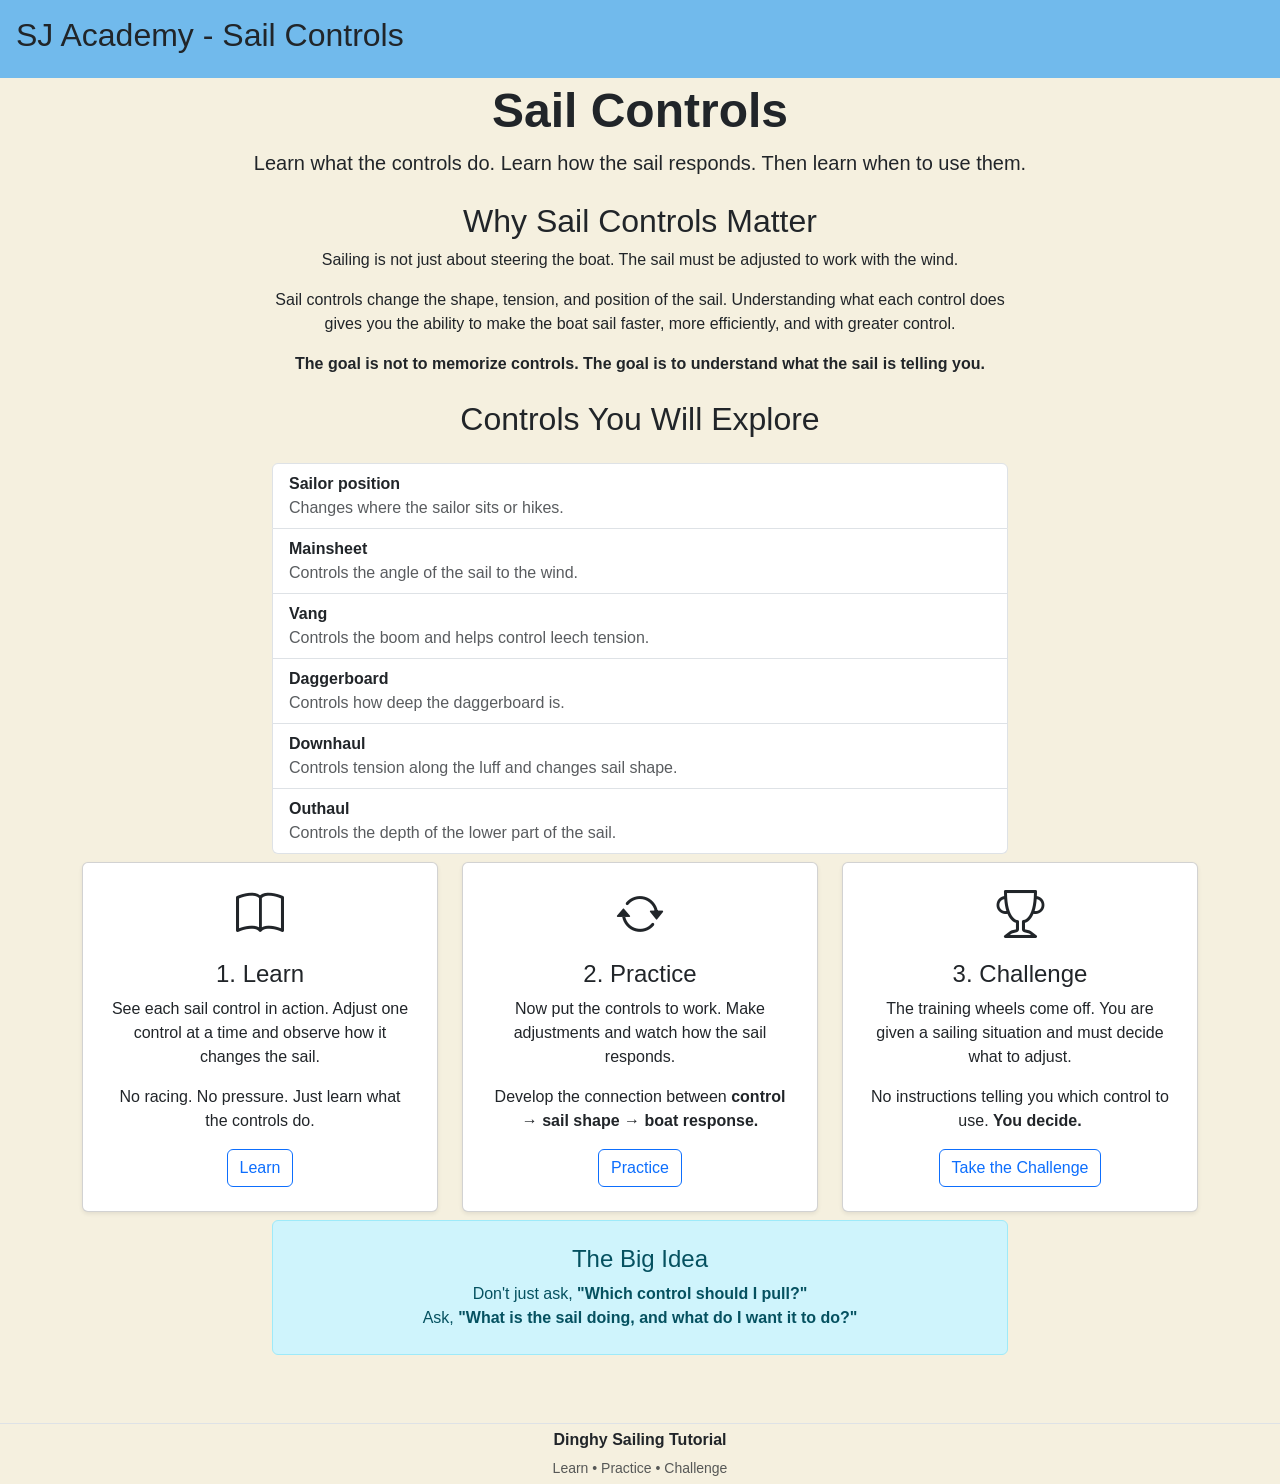
==== commit 38dbb546: "bug fix" ====
--- a/index.html
+++ b/index.html
@@ -67,6 +67,59 @@
     </div>
   </section>
 
+    <!-- Controls -->
+  <section class="container py-1">
+    <div class="row justify-content-center">
+
+    <div class="col-lg-8">
+
+        <h2 class="text-center mb-4">
+        Controls You Will Explore
+        </h2>
+        <div class="list-group">
+            <div class="list-group-item">
+                <strong>Sailor position</strong>
+                <span class="d-block text-body-secondary">
+                    Changes where the sailor sits or hikes.
+                </span>
+            </div>
+            <div class="list-group-item">
+                <strong>Mainsheet</strong>
+                <span class="d-block text-body-secondary">
+                Controls the angle of the sail to the wind.
+                </span>
+            </div>
+            <div class="list-group-item">
+                <strong>Vang</strong>
+                <span class="d-block text-body-secondary">
+                Controls the boom and helps control leech tension.
+                </span>
+            </div>
+            <div class="list-group-item">
+                <strong>Daggerboard</strong>
+                <span class="d-block text-body-secondary">
+                Controls how deep the daggerboard is.
+                </span>
+            </div>
+            <div class="list-group-item">
+                <strong>Downhaul</strong>
+                <span class="d-block text-body-secondary">
+                Controls tension along the luff and changes sail shape.
+                </span>
+            </div>
+            <div class="list-group-item">
+                <strong>Outhaul</strong>
+                <span class="d-block text-body-secondary">
+                Controls the depth of the lower part of the sail.
+                </span>
+            </div>
+        </div>
+
+    </div>
+
+    </div>
+  </section>
+
   <!-- Three stages -->
   <section class="container py-1">
     <div class="row g-4">
@@ -145,58 +198,7 @@
     </div>
   </section>
 
-  <!-- Controls -->
-  <section class="container py-1">
-    <div class="row justify-content-center">
-
-    <div class="col-lg-8">
-
-        <h2 class="text-center mb-4">
-        Controls You Will Explore
-        </h2>
-        <div class="list-group">
-            <div class="list-group-item">
-                <strong>Sailor position</strong>
-                <span class="d-block text-body-secondary">
-                    Changes where the sailor sits or hikes.
-                </span>
-            </div>
-            <div class="list-group-item">
-                <strong>Mainsheet</strong>
-                <span class="d-block text-body-secondary">
-                Controls the angle of the sail to the wind.
-                </span>
-            </div>
-            <div class="list-group-item">
-                <strong>Vang</strong>
-                <span class="d-block text-body-secondary">
-                Controls the boom and helps control leech tension.
-                </span>
-            </div>
-            <div class="list-group-item">
-                <strong>Daggerboard</strong>
-                <span class="d-block text-body-secondary">
-                Controls how deep the daggerboard is.
-                </span>
-            </div>
-            <div class="list-group-item">
-                <strong>Downhaul</strong>
-                <span class="d-block text-body-secondary">
-                Controls tension along the luff and changes sail shape.
-                </span>
-            </div>
-            <div class="list-group-item">
-                <strong>Outhaul</strong>
-                <span class="d-block text-body-secondary">
-                Controls the depth of the lower part of the sail.
-                </span>
-            </div>
-        </div>
-
-    </div>
-
-    </div>
-  </section>
+
 
   <!-- Key idea -->
   <section class="container py-1">
